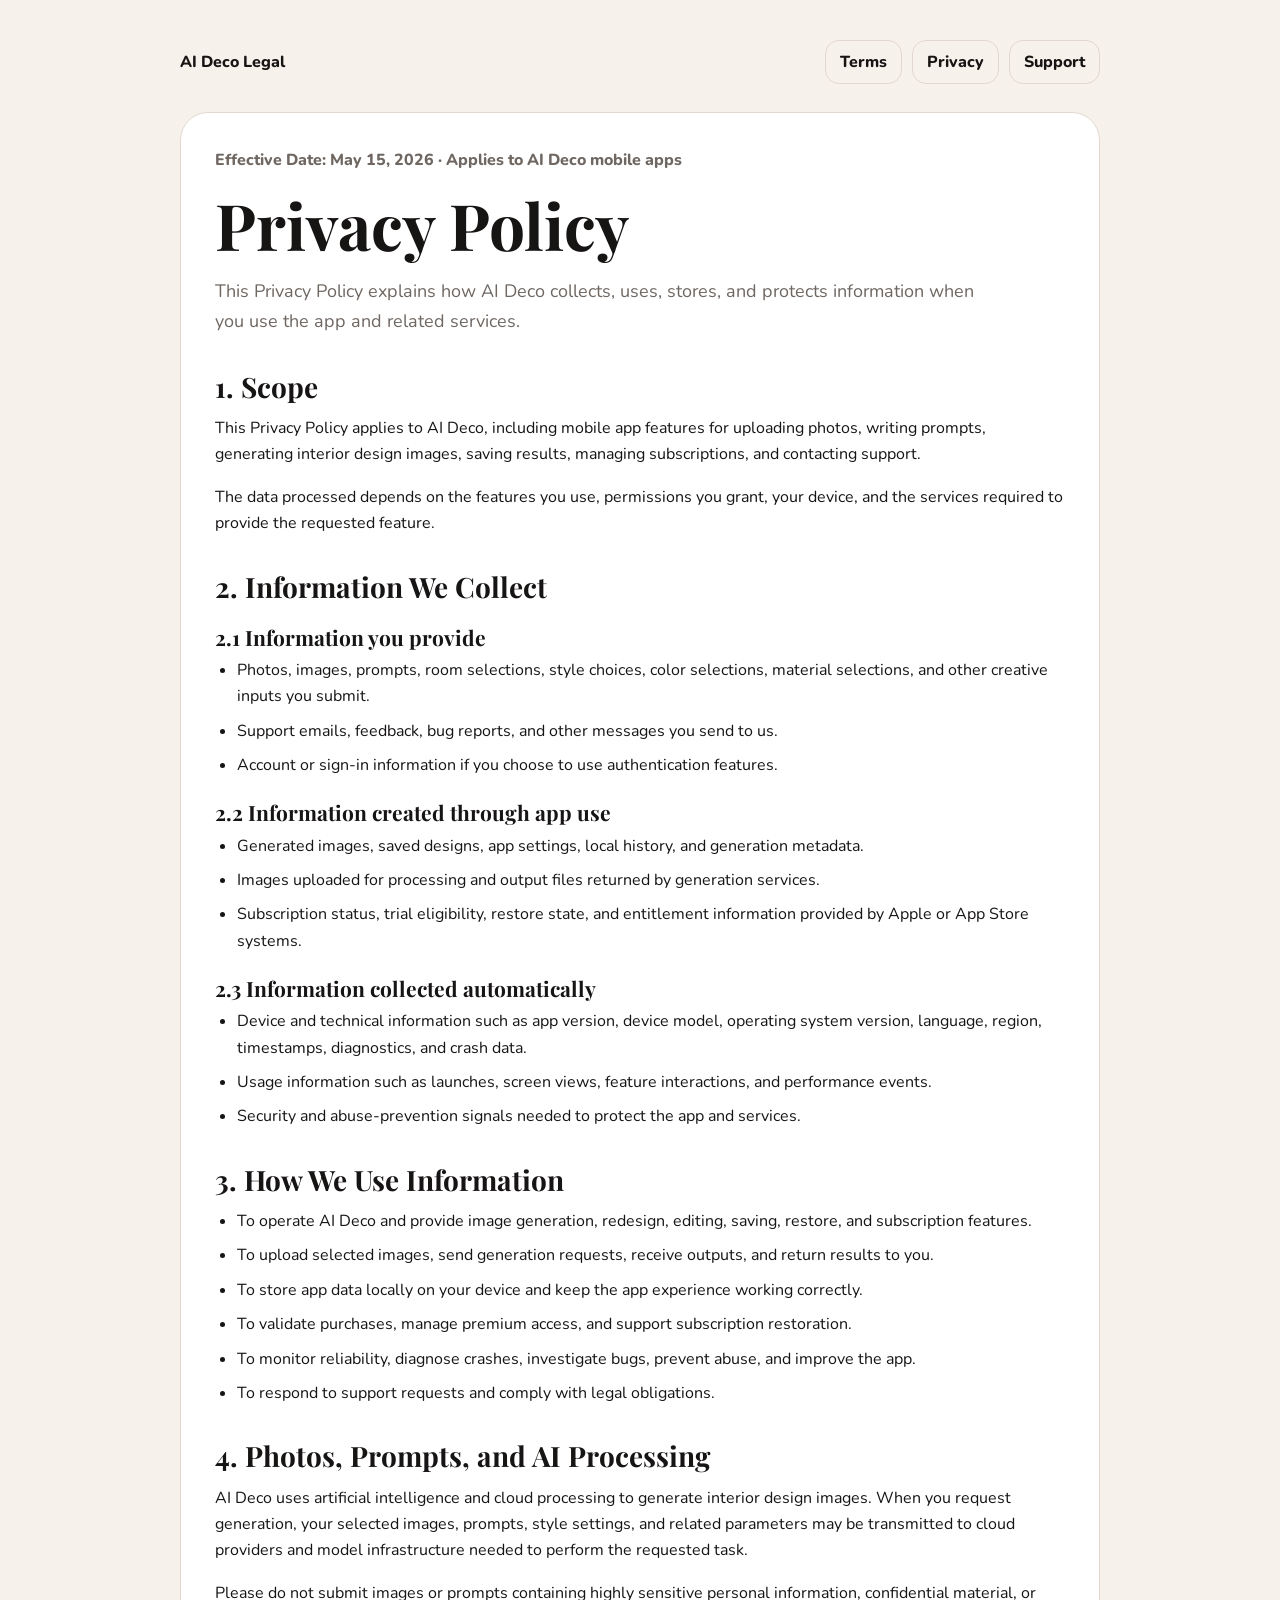
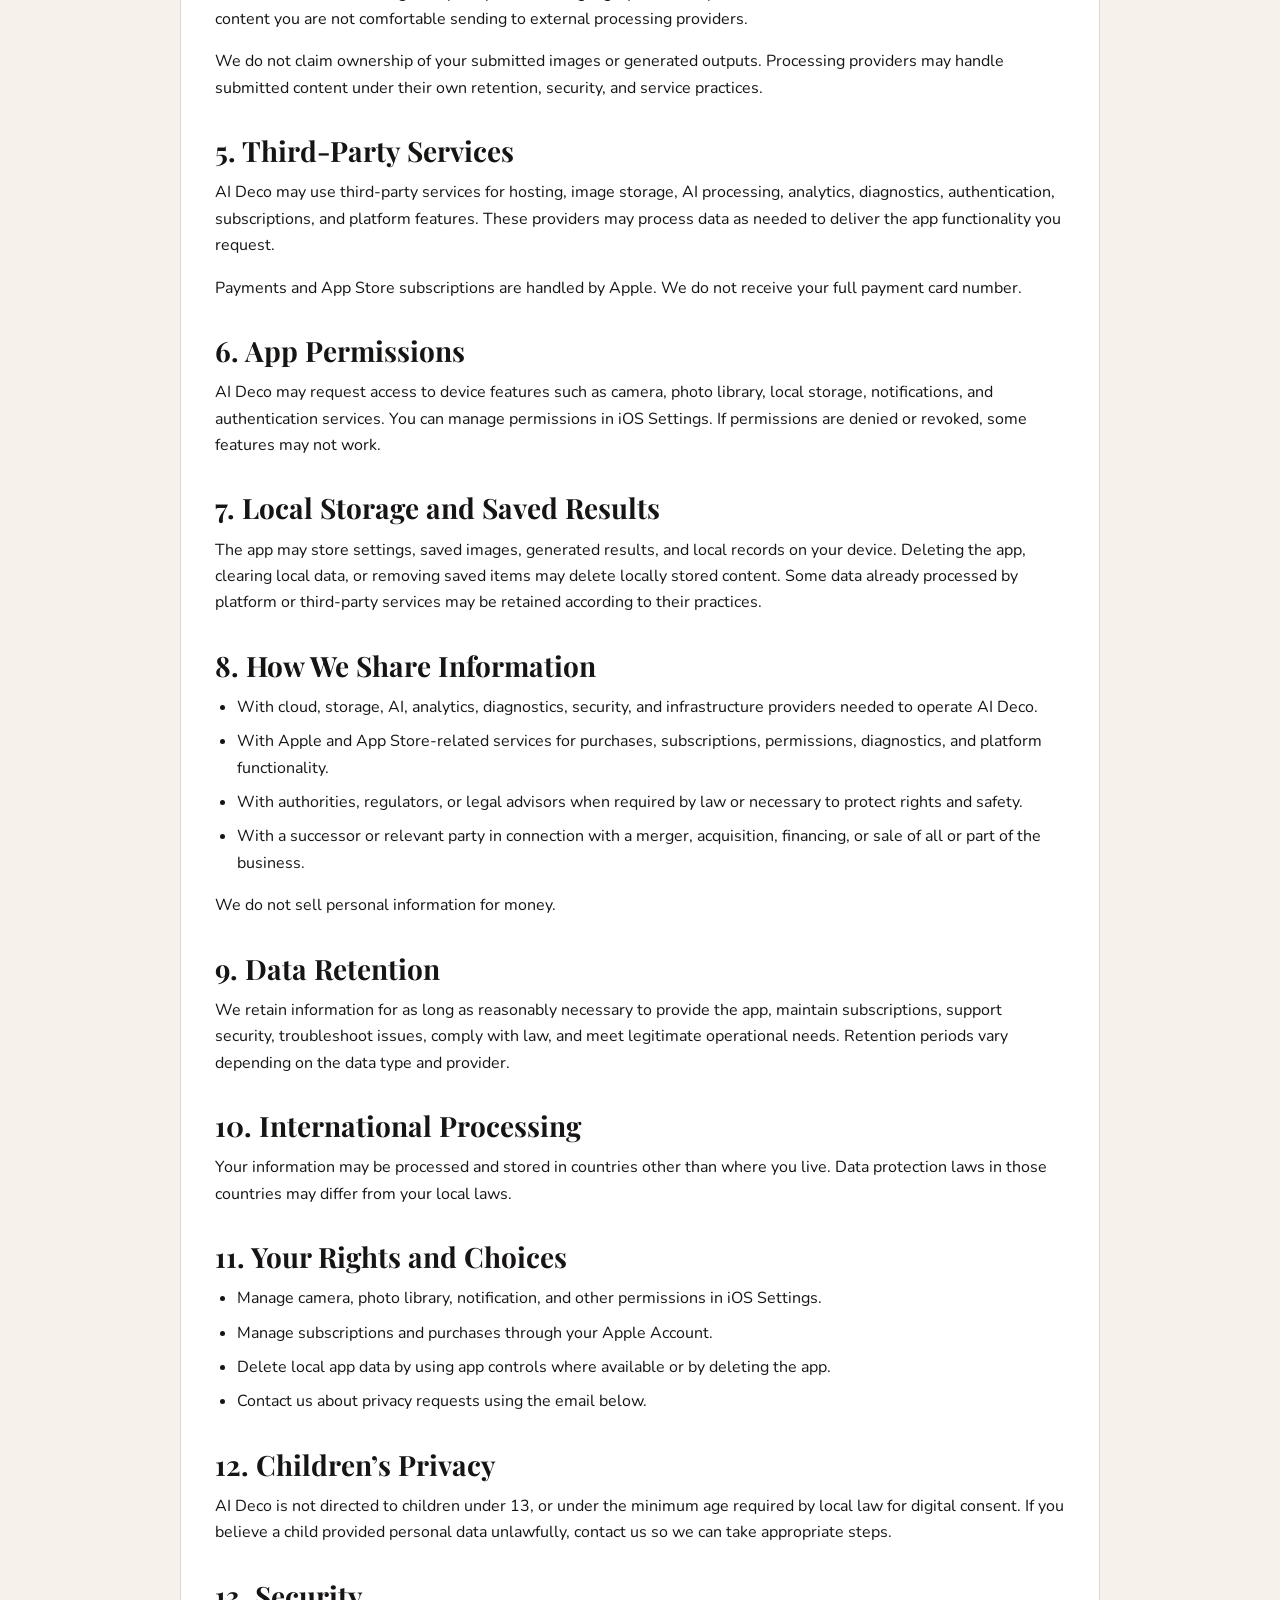
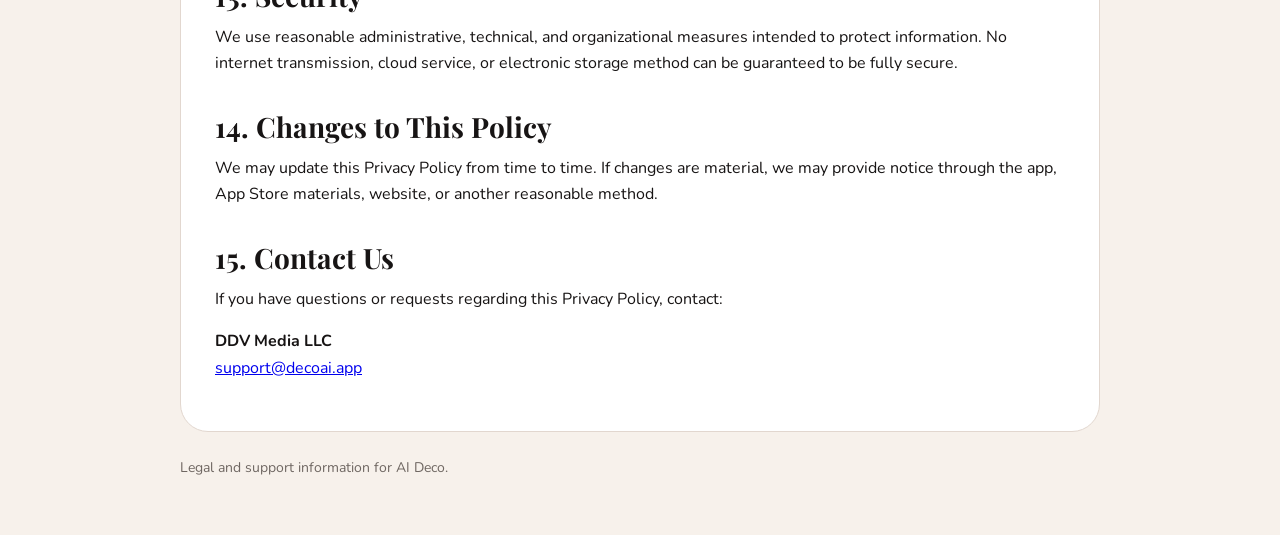
==== privacy.html @ 1066b06b "git" ====
<!doctype html>
<html lang="en">
<head>
    <meta charset="utf-8">
    <meta name="viewport" content="width=device-width, initial-scale=1">
    <title>Privacy Policy | AI Deco</title>
    <link rel="preconnect" href="https://fonts.googleapis.com">
    <link rel="preconnect" href="https://fonts.gstatic.com" crossorigin>
    <link href="https://fonts.googleapis.com/css2?family=Nunito:wght@400;700;800&family=Playfair+Display:wght@700&display=swap" rel="stylesheet">
    <link rel="stylesheet" href="styles.css">
</head>
<body>
    <main class="page">
        <header class="brand">
            <a href="index.html">AI Deco Legal</a>
            <nav class="nav" aria-label="Legal navigation">
                <a href="terms.html">Terms</a>
                <a href="privacy.html">Privacy</a>
                <a href="support.html">Support</a>
            </nav>
        </header>

        <article class="content">
            <p class="meta">Effective Date: May 15, 2026 · Applies to AI Deco mobile apps</p>
            <h1>Privacy Policy</h1>
            <p class="lead">This Privacy Policy explains how AI Deco collects, uses, stores, and protects information when you use the app and related services.</p>

            <h2>1. Scope</h2>
            <p>This Privacy Policy applies to AI Deco, including mobile app features for uploading photos, writing prompts, generating interior design images, saving results, managing subscriptions, and contacting support.</p>
            <p>The data processed depends on the features you use, permissions you grant, your device, and the services required to provide the requested feature.</p>

            <h2>2. Information We Collect</h2>
            <h3>2.1 Information you provide</h3>
            <ul>
                <li>Photos, images, prompts, room selections, style choices, color selections, material selections, and other creative inputs you submit.</li>
                <li>Support emails, feedback, bug reports, and other messages you send to us.</li>
                <li>Account or sign-in information if you choose to use authentication features.</li>
            </ul>

            <h3>2.2 Information created through app use</h3>
            <ul>
                <li>Generated images, saved designs, app settings, local history, and generation metadata.</li>
                <li>Images uploaded for processing and output files returned by generation services.</li>
                <li>Subscription status, trial eligibility, restore state, and entitlement information provided by Apple or App Store systems.</li>
            </ul>

            <h3>2.3 Information collected automatically</h3>
            <ul>
                <li>Device and technical information such as app version, device model, operating system version, language, region, timestamps, diagnostics, and crash data.</li>
                <li>Usage information such as launches, screen views, feature interactions, and performance events.</li>
                <li>Security and abuse-prevention signals needed to protect the app and services.</li>
            </ul>

            <h2>3. How We Use Information</h2>
            <ul>
                <li>To operate AI Deco and provide image generation, redesign, editing, saving, restore, and subscription features.</li>
                <li>To upload selected images, send generation requests, receive outputs, and return results to you.</li>
                <li>To store app data locally on your device and keep the app experience working correctly.</li>
                <li>To validate purchases, manage premium access, and support subscription restoration.</li>
                <li>To monitor reliability, diagnose crashes, investigate bugs, prevent abuse, and improve the app.</li>
                <li>To respond to support requests and comply with legal obligations.</li>
            </ul>

            <h2>4. Photos, Prompts, and AI Processing</h2>
            <p>AI Deco uses artificial intelligence and cloud processing to generate interior design images. When you request generation, your selected images, prompts, style settings, and related parameters may be transmitted to cloud providers and model infrastructure needed to perform the requested task.</p>
            <p>Please do not submit images or prompts containing highly sensitive personal information, confidential material, or content you are not comfortable sending to external processing providers.</p>
            <p>We do not claim ownership of your submitted images or generated outputs. Processing providers may handle submitted content under their own retention, security, and service practices.</p>

            <h2>5. Third-Party Services</h2>
            <p>AI Deco may use third-party services for hosting, image storage, AI processing, analytics, diagnostics, authentication, subscriptions, and platform features. These providers may process data as needed to deliver the app functionality you request.</p>
            <p>Payments and App Store subscriptions are handled by Apple. We do not receive your full payment card number.</p>

            <h2>6. App Permissions</h2>
            <p>AI Deco may request access to device features such as camera, photo library, local storage, notifications, and authentication services. You can manage permissions in iOS Settings. If permissions are denied or revoked, some features may not work.</p>

            <h2>7. Local Storage and Saved Results</h2>
            <p>The app may store settings, saved images, generated results, and local records on your device. Deleting the app, clearing local data, or removing saved items may delete locally stored content. Some data already processed by platform or third-party services may be retained according to their practices.</p>

            <h2>8. How We Share Information</h2>
            <ul>
                <li>With cloud, storage, AI, analytics, diagnostics, security, and infrastructure providers needed to operate AI Deco.</li>
                <li>With Apple and App Store-related services for purchases, subscriptions, permissions, diagnostics, and platform functionality.</li>
                <li>With authorities, regulators, or legal advisors when required by law or necessary to protect rights and safety.</li>
                <li>With a successor or relevant party in connection with a merger, acquisition, financing, or sale of all or part of the business.</li>
            </ul>
            <p>We do not sell personal information for money.</p>

            <h2>9. Data Retention</h2>
            <p>We retain information for as long as reasonably necessary to provide the app, maintain subscriptions, support security, troubleshoot issues, comply with law, and meet legitimate operational needs. Retention periods vary depending on the data type and provider.</p>

            <h2>10. International Processing</h2>
            <p>Your information may be processed and stored in countries other than where you live. Data protection laws in those countries may differ from your local laws.</p>

            <h2>11. Your Rights and Choices</h2>
            <ul>
                <li>Manage camera, photo library, notification, and other permissions in iOS Settings.</li>
                <li>Manage subscriptions and purchases through your Apple Account.</li>
                <li>Delete local app data by using app controls where available or by deleting the app.</li>
                <li>Contact us about privacy requests using the email below.</li>
            </ul>

            <h2>12. Children’s Privacy</h2>
            <p>AI Deco is not directed to children under 13, or under the minimum age required by local law for digital consent. If you believe a child provided personal data unlawfully, contact us so we can take appropriate steps.</p>

            <h2>13. Security</h2>
            <p>We use reasonable administrative, technical, and organizational measures intended to protect information. No internet transmission, cloud service, or electronic storage method can be guaranteed to be fully secure.</p>

            <h2>14. Changes to This Policy</h2>
            <p>We may update this Privacy Policy from time to time. If changes are material, we may provide notice through the app, App Store materials, website, or another reasonable method.</p>

            <h2>15. Contact Us</h2>
            <p>If you have questions or requests regarding this Privacy Policy, contact:</p>
            <p><strong>DDV Media LLC</strong><br><a href="mailto:support@decoai.app">support@decoai.app</a></p>
        </article>

        <footer>Legal and support information for AI Deco.</footer>
    </main>
</body>
</html>
---- styles.css ----
:root {
    color-scheme: light;
    --bg: #f7f1eb;
    --card: #ffffff;
    --text: #171414;
    --muted: #6f6762;
    --accent: #c00f0c;
    --border: #e2d7cf;
}

* {
    box-sizing: border-box;
}

body {
    margin: 0;
    background: var(--bg);
    color: var(--text);
    font-family: Nunito, -apple-system, BlinkMacSystemFont, "Segoe UI", sans-serif;
    line-height: 1.65;
}

.page {
    width: min(920px, calc(100% - 32px));
    margin: 0 auto;
    padding: 40px 0 56px;
}

.brand {
    display: flex;
    align-items: center;
    justify-content: space-between;
    gap: 16px;
    margin-bottom: 28px;
}

.brand a {
    color: var(--text);
    font-weight: 800;
    text-decoration: none;
}

.nav {
    display: flex;
    flex-wrap: wrap;
    gap: 10px;
}

.nav a,
.button {
    border: 1px solid var(--border);
    border-radius: 14px;
    color: var(--text);
    display: inline-flex;
    font-weight: 800;
    padding: 8px 14px;
    text-decoration: none;
}

.nav a:hover,
.button:hover {
    border-color: var(--accent);
    color: var(--accent);
}

.hero,
.content {
    background: var(--card);
    border: 1px solid var(--border);
    border-radius: 28px;
    padding: 34px;
}

.hero {
    margin-bottom: 18px;
}

h1,
h2,
h3 {
    font-family: "Playfair Display", Georgia, serif;
    line-height: 1.15;
}

h1 {
    font-size: clamp(36px, 7vw, 64px);
    margin: 0 0 16px;
}

h2 {
    font-size: 28px;
    margin: 34px 0 12px;
}

h3 {
    font-size: 21px;
    margin: 22px 0 8px;
}

p,
ul {
    margin: 0 0 16px;
}

ul {
    padding-left: 22px;
}

li {
    margin-bottom: 8px;
}

.meta {
    color: var(--muted);
    font-weight: 800;
    margin-bottom: 14px;
}

.lead {
    color: var(--muted);
    font-size: 18px;
    max-width: 760px;
}

.cards {
    display: grid;
    gap: 14px;
    grid-template-columns: repeat(auto-fit, minmax(210px, 1fr));
}

.card {
    background: var(--card);
    border: 1px solid var(--border);
    border-radius: 20px;
    padding: 22px;
}

.card h2 {
    font-size: 24px;
    margin-top: 0;
}

.accent {
    color: var(--accent);
}

footer {
    color: var(--muted);
    font-size: 14px;
    margin-top: 24px;
}

@media (max-width: 640px) {
    .brand {
        align-items: flex-start;
        flex-direction: column;
    }

    .hero,
    .content {
        border-radius: 22px;
        padding: 24px;
    }
}
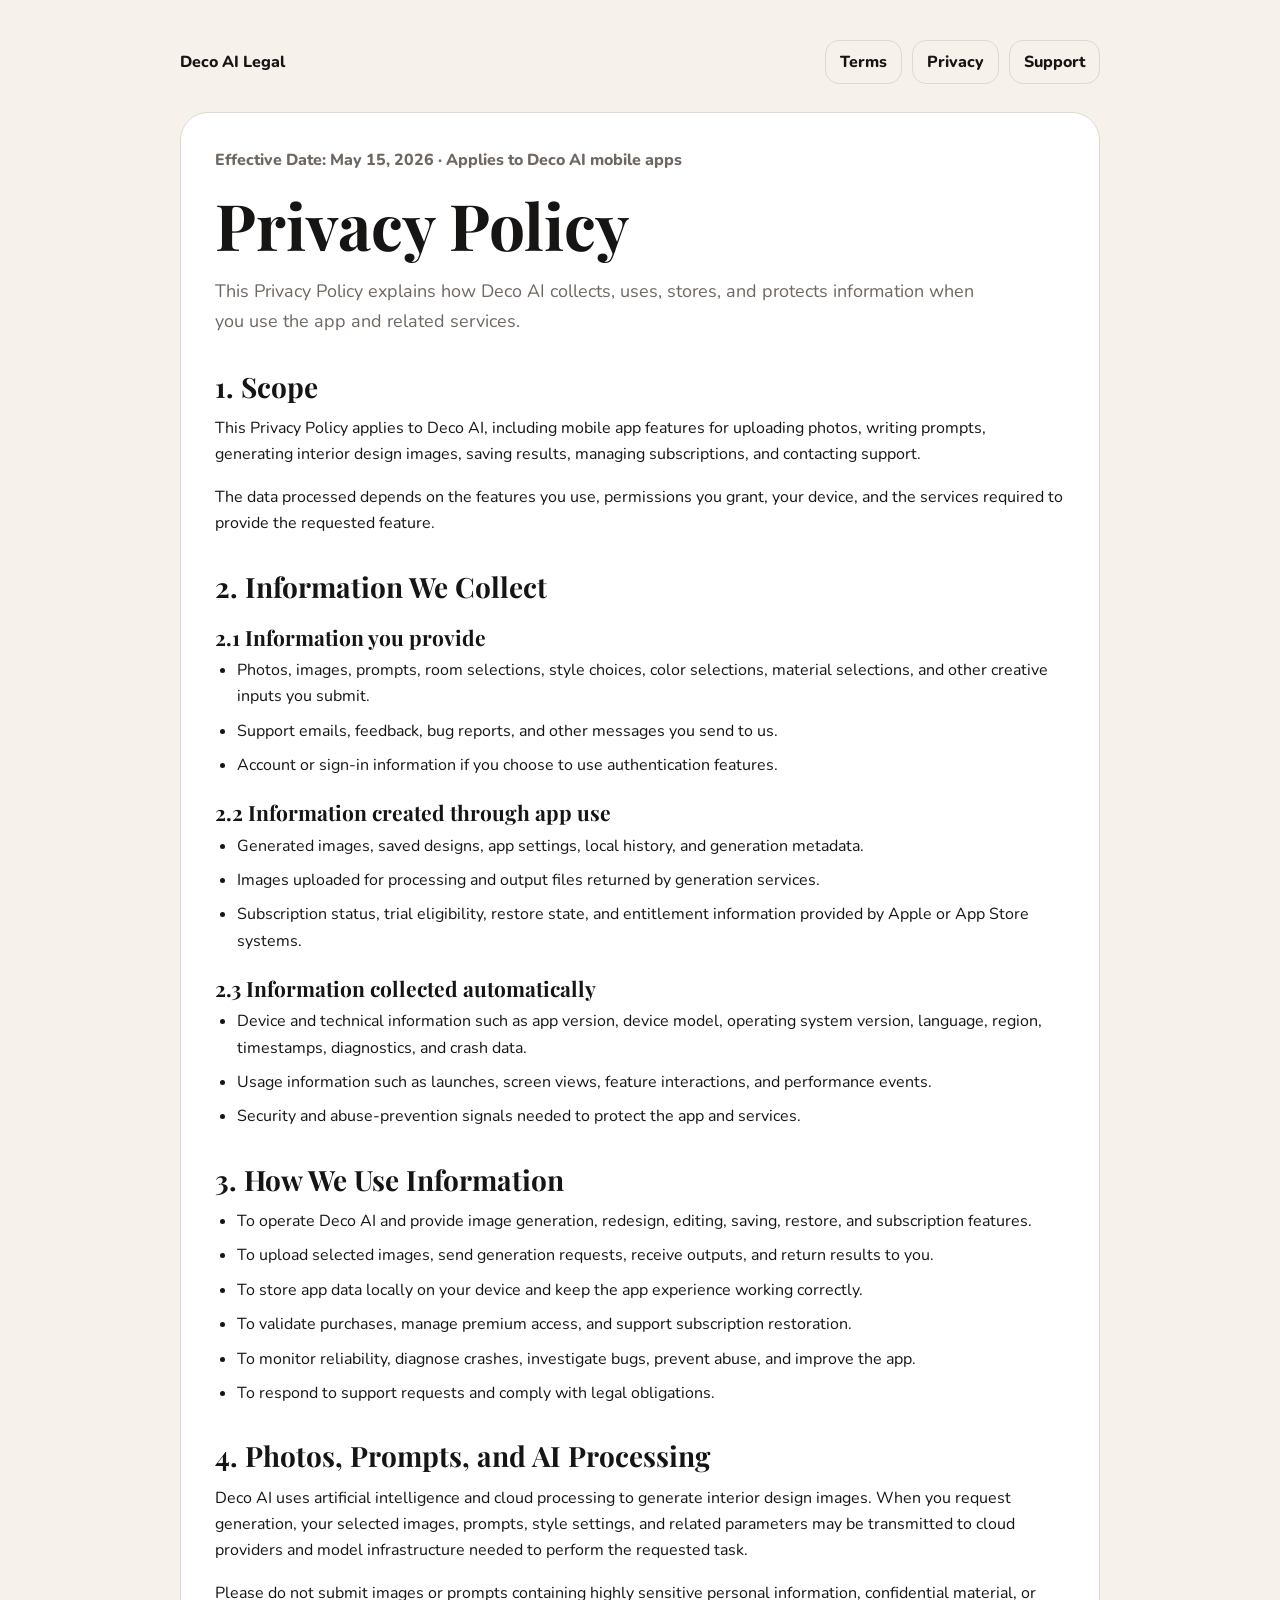
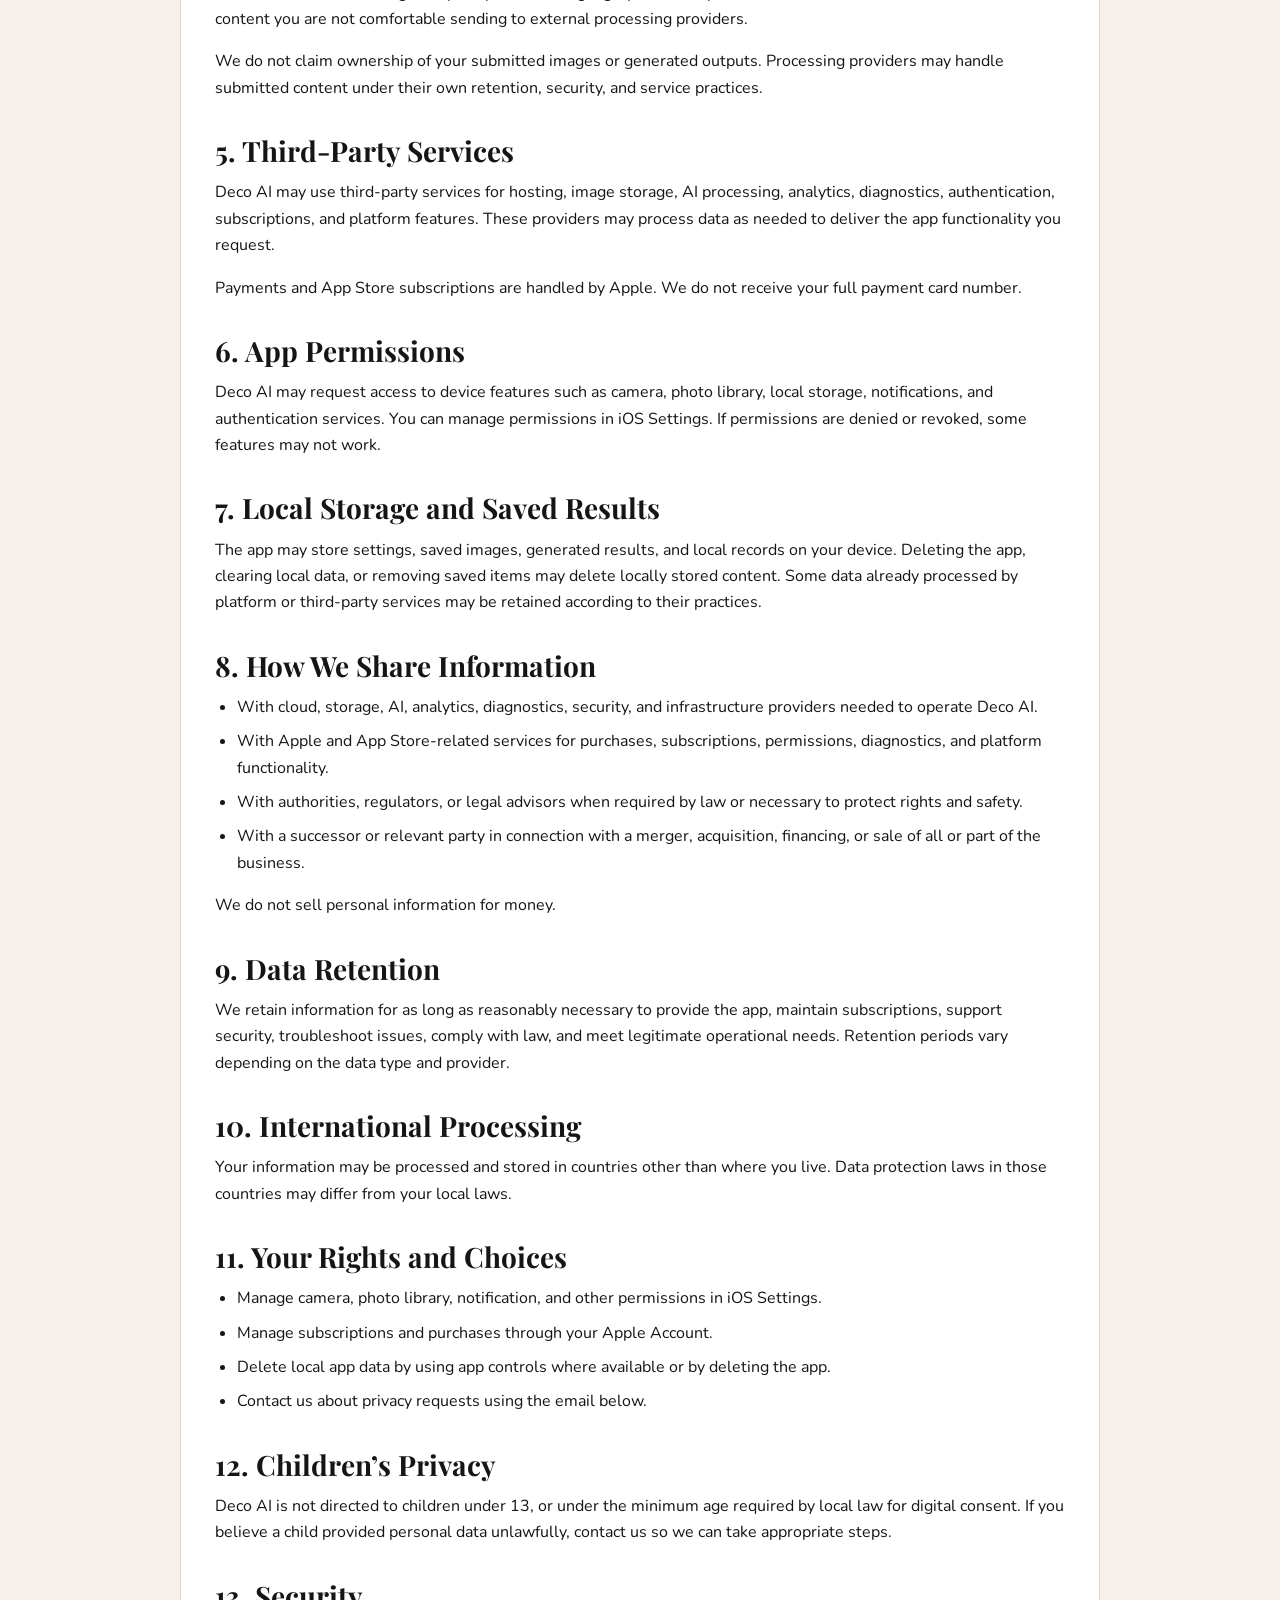
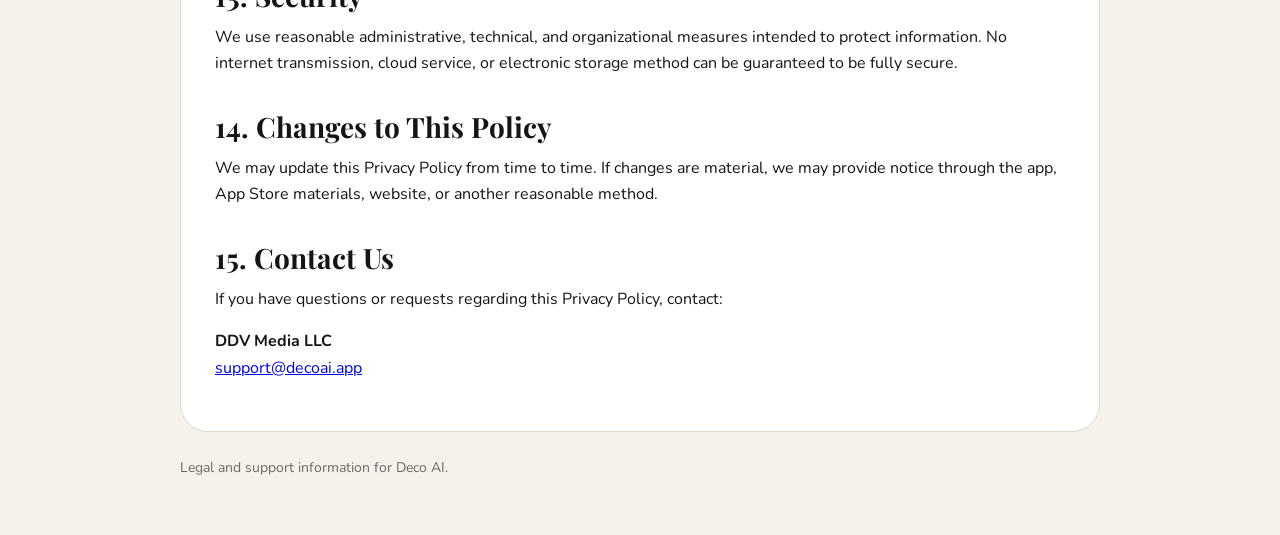
==== commit 6226d35b: "Restore legal pages" ====
--- a/privacy.html
+++ b/privacy.html
@@ -3,7 +3,7 @@
 <head>
     <meta charset="utf-8">
     <meta name="viewport" content="width=device-width, initial-scale=1">
-    <title>Privacy Policy | AI Deco</title>
+    <title>Privacy Policy | Deco AI</title>
     <link rel="preconnect" href="https://fonts.googleapis.com">
     <link rel="preconnect" href="https://fonts.gstatic.com" crossorigin>
     <link href="https://fonts.googleapis.com/css2?family=Nunito:wght@400;700;800&family=Playfair+Display:wght@700&display=swap" rel="stylesheet">
@@ -12,7 +12,7 @@
 <body>
     <main class="page">
         <header class="brand">
-            <a href="index.html">AI Deco Legal</a>
+            <a href="index.html">Deco AI Legal</a>
             <nav class="nav" aria-label="Legal navigation">
                 <a href="terms.html">Terms</a>
                 <a href="privacy.html">Privacy</a>
@@ -21,12 +21,12 @@
         </header>
 
         <article class="content">
-            <p class="meta">Effective Date: May 15, 2026 · Applies to AI Deco mobile apps</p>
+            <p class="meta">Effective Date: May 15, 2026 · Applies to Deco AI mobile apps</p>
             <h1>Privacy Policy</h1>
-            <p class="lead">This Privacy Policy explains how AI Deco collects, uses, stores, and protects information when you use the app and related services.</p>
+            <p class="lead">This Privacy Policy explains how Deco AI collects, uses, stores, and protects information when you use the app and related services.</p>
 
             <h2>1. Scope</h2>
-            <p>This Privacy Policy applies to AI Deco, including mobile app features for uploading photos, writing prompts, generating interior design images, saving results, managing subscriptions, and contacting support.</p>
+            <p>This Privacy Policy applies to Deco AI, including mobile app features for uploading photos, writing prompts, generating interior design images, saving results, managing subscriptions, and contacting support.</p>
             <p>The data processed depends on the features you use, permissions you grant, your device, and the services required to provide the requested feature.</p>
 
             <h2>2. Information We Collect</h2>
@@ -53,7 +53,7 @@
 
             <h2>3. How We Use Information</h2>
             <ul>
-                <li>To operate AI Deco and provide image generation, redesign, editing, saving, restore, and subscription features.</li>
+                <li>To operate Deco AI and provide image generation, redesign, editing, saving, restore, and subscription features.</li>
                 <li>To upload selected images, send generation requests, receive outputs, and return results to you.</li>
                 <li>To store app data locally on your device and keep the app experience working correctly.</li>
                 <li>To validate purchases, manage premium access, and support subscription restoration.</li>
@@ -62,23 +62,23 @@
             </ul>
 
             <h2>4. Photos, Prompts, and AI Processing</h2>
-            <p>AI Deco uses artificial intelligence and cloud processing to generate interior design images. When you request generation, your selected images, prompts, style settings, and related parameters may be transmitted to cloud providers and model infrastructure needed to perform the requested task.</p>
+            <p>Deco AI uses artificial intelligence and cloud processing to generate interior design images. When you request generation, your selected images, prompts, style settings, and related parameters may be transmitted to cloud providers and model infrastructure needed to perform the requested task.</p>
             <p>Please do not submit images or prompts containing highly sensitive personal information, confidential material, or content you are not comfortable sending to external processing providers.</p>
             <p>We do not claim ownership of your submitted images or generated outputs. Processing providers may handle submitted content under their own retention, security, and service practices.</p>
 
             <h2>5. Third-Party Services</h2>
-            <p>AI Deco may use third-party services for hosting, image storage, AI processing, analytics, diagnostics, authentication, subscriptions, and platform features. These providers may process data as needed to deliver the app functionality you request.</p>
+            <p>Deco AI may use third-party services for hosting, image storage, AI processing, analytics, diagnostics, authentication, subscriptions, and platform features. These providers may process data as needed to deliver the app functionality you request.</p>
             <p>Payments and App Store subscriptions are handled by Apple. We do not receive your full payment card number.</p>
 
             <h2>6. App Permissions</h2>
-            <p>AI Deco may request access to device features such as camera, photo library, local storage, notifications, and authentication services. You can manage permissions in iOS Settings. If permissions are denied or revoked, some features may not work.</p>
+            <p>Deco AI may request access to device features such as camera, photo library, local storage, notifications, and authentication services. You can manage permissions in iOS Settings. If permissions are denied or revoked, some features may not work.</p>
 
             <h2>7. Local Storage and Saved Results</h2>
             <p>The app may store settings, saved images, generated results, and local records on your device. Deleting the app, clearing local data, or removing saved items may delete locally stored content. Some data already processed by platform or third-party services may be retained according to their practices.</p>
 
             <h2>8. How We Share Information</h2>
             <ul>
-                <li>With cloud, storage, AI, analytics, diagnostics, security, and infrastructure providers needed to operate AI Deco.</li>
+                <li>With cloud, storage, AI, analytics, diagnostics, security, and infrastructure providers needed to operate Deco AI.</li>
                 <li>With Apple and App Store-related services for purchases, subscriptions, permissions, diagnostics, and platform functionality.</li>
                 <li>With authorities, regulators, or legal advisors when required by law or necessary to protect rights and safety.</li>
                 <li>With a successor or relevant party in connection with a merger, acquisition, financing, or sale of all or part of the business.</li>
@@ -100,7 +100,7 @@
             </ul>
 
             <h2>12. Children’s Privacy</h2>
-            <p>AI Deco is not directed to children under 13, or under the minimum age required by local law for digital consent. If you believe a child provided personal data unlawfully, contact us so we can take appropriate steps.</p>
+            <p>Deco AI is not directed to children under 13, or under the minimum age required by local law for digital consent. If you believe a child provided personal data unlawfully, contact us so we can take appropriate steps.</p>
 
             <h2>13. Security</h2>
             <p>We use reasonable administrative, technical, and organizational measures intended to protect information. No internet transmission, cloud service, or electronic storage method can be guaranteed to be fully secure.</p>
@@ -113,7 +113,7 @@
             <p><strong>DDV Media LLC</strong><br><a href="mailto:support@decoai.app">support@decoai.app</a></p>
         </article>
 
-        <footer>Legal and support information for AI Deco.</footer>
+        <footer>Legal and support information for Deco AI.</footer>
     </main>
 </body>
 </html>
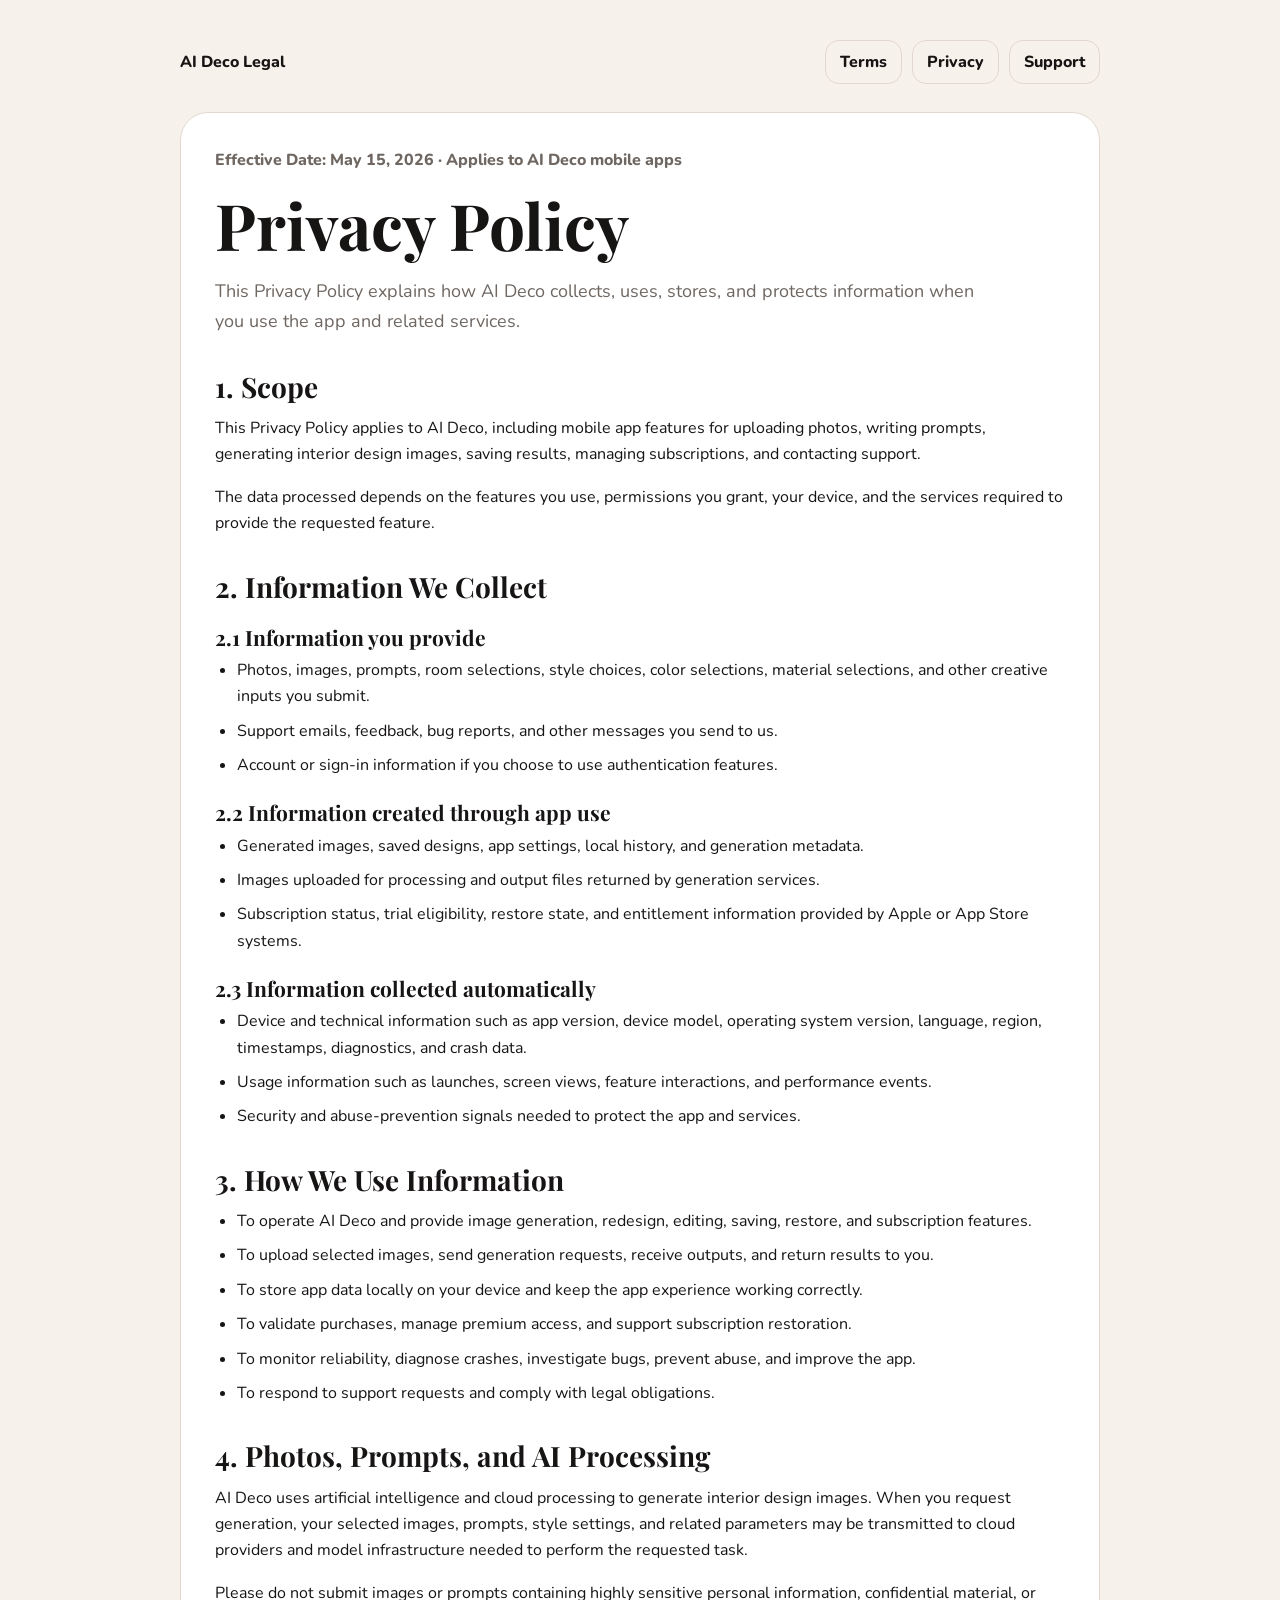
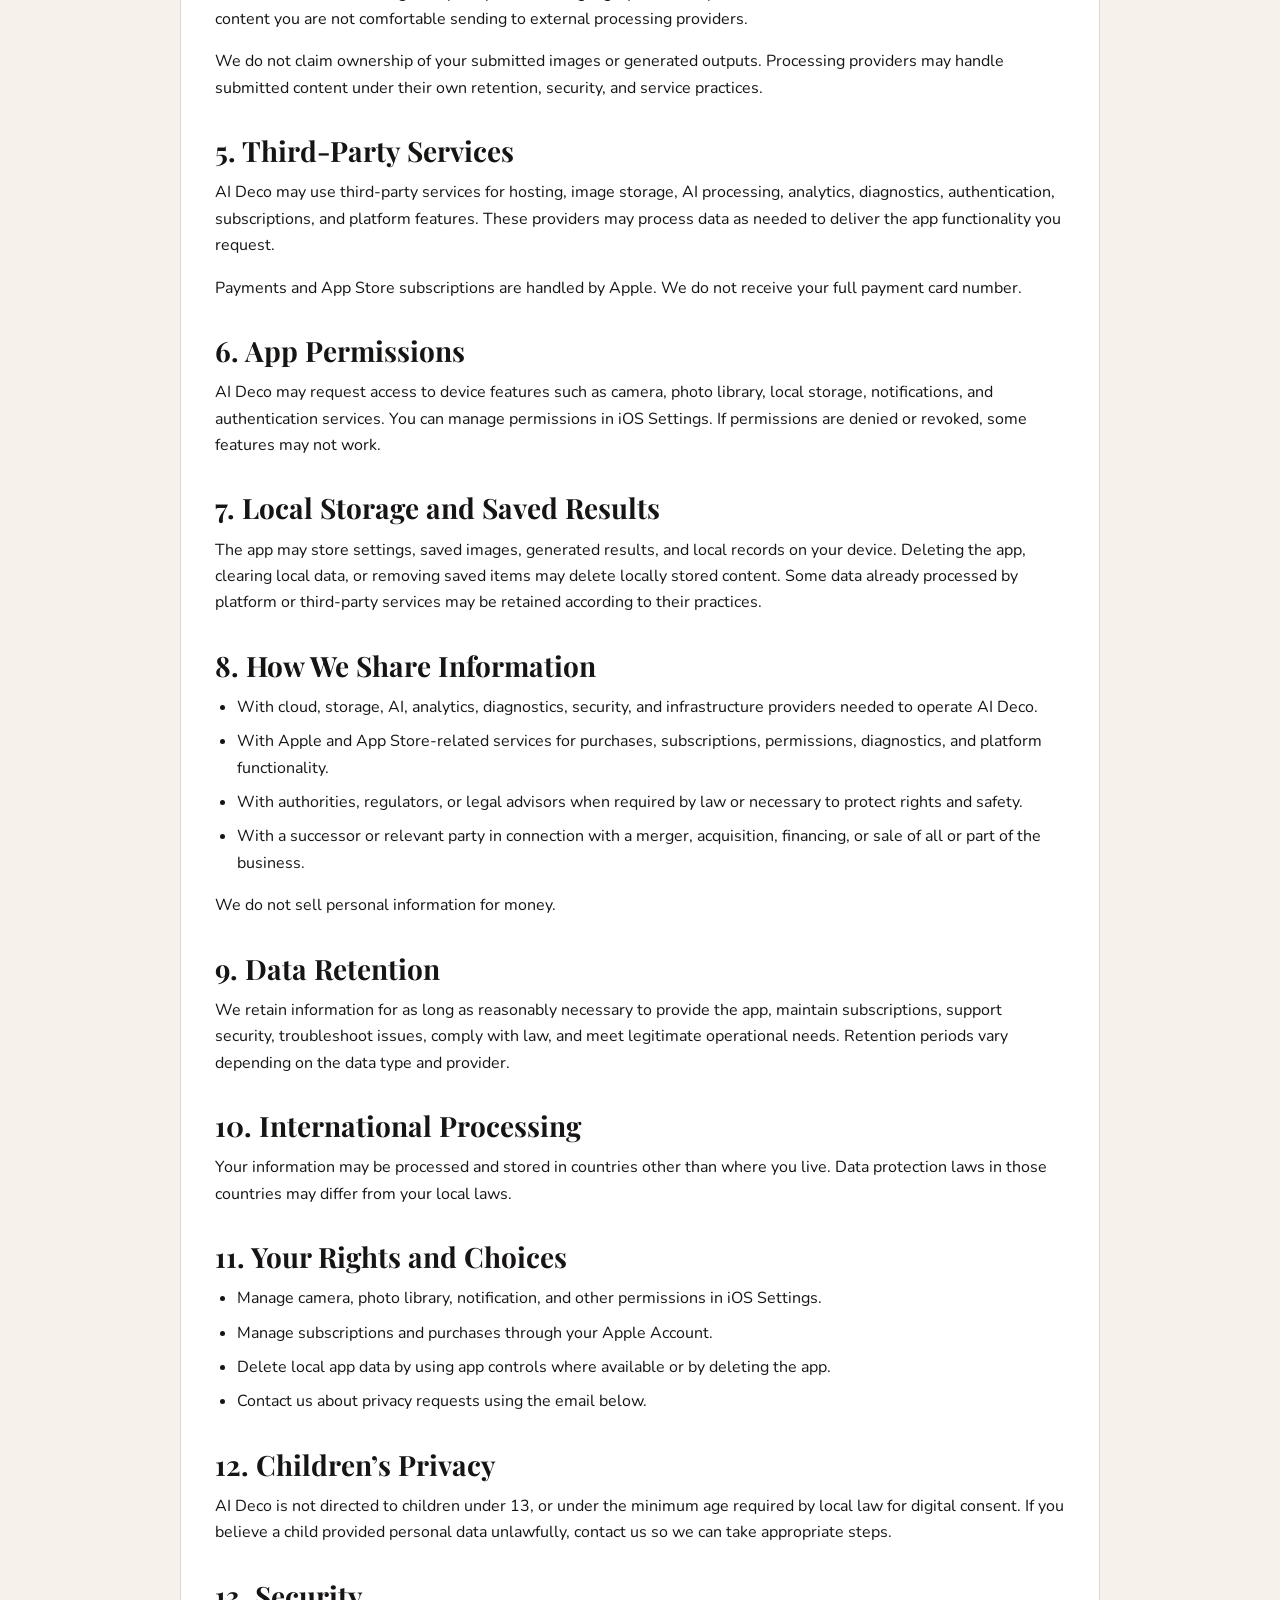
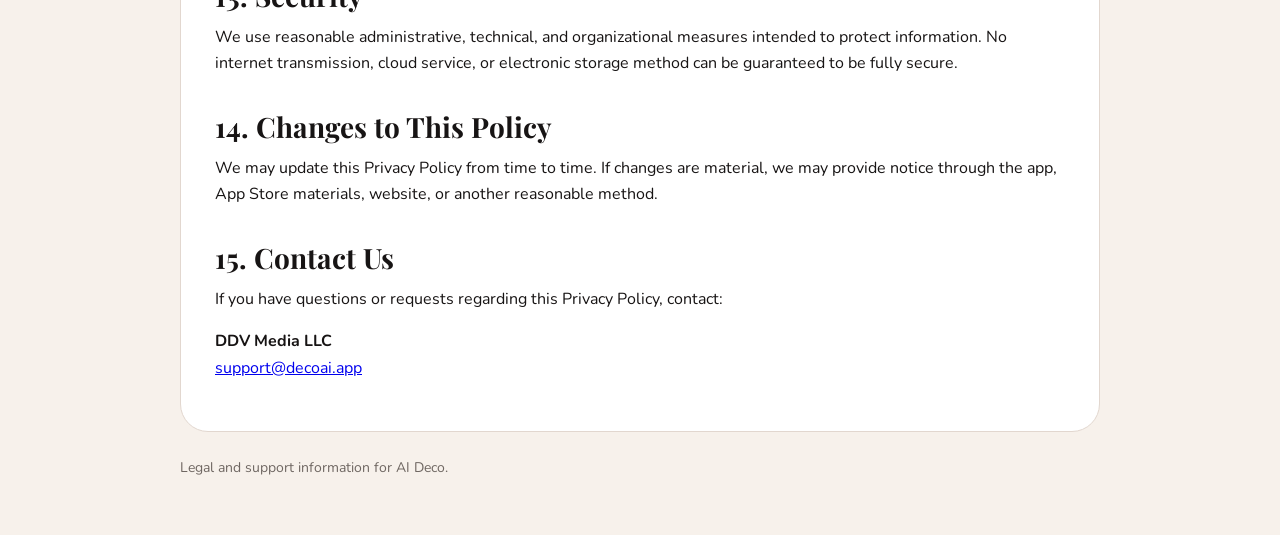
==== commit 08e1597b: "Rename app in legal pages to AI Deco" ====
--- a/privacy.html
+++ b/privacy.html
@@ -3,7 +3,7 @@
 <head>
     <meta charset="utf-8">
     <meta name="viewport" content="width=device-width, initial-scale=1">
-    <title>Privacy Policy | Deco AI</title>
+    <title>Privacy Policy | AI Deco</title>
     <link rel="preconnect" href="https://fonts.googleapis.com">
     <link rel="preconnect" href="https://fonts.gstatic.com" crossorigin>
     <link href="https://fonts.googleapis.com/css2?family=Nunito:wght@400;700;800&family=Playfair+Display:wght@700&display=swap" rel="stylesheet">
@@ -12,7 +12,7 @@
 <body>
     <main class="page">
         <header class="brand">
-            <a href="index.html">Deco AI Legal</a>
+            <a href="index.html">AI Deco Legal</a>
             <nav class="nav" aria-label="Legal navigation">
                 <a href="terms.html">Terms</a>
                 <a href="privacy.html">Privacy</a>
@@ -21,12 +21,12 @@
         </header>
 
         <article class="content">
-            <p class="meta">Effective Date: May 15, 2026 · Applies to Deco AI mobile apps</p>
+            <p class="meta">Effective Date: May 15, 2026 · Applies to AI Deco mobile apps</p>
             <h1>Privacy Policy</h1>
-            <p class="lead">This Privacy Policy explains how Deco AI collects, uses, stores, and protects information when you use the app and related services.</p>
+            <p class="lead">This Privacy Policy explains how AI Deco collects, uses, stores, and protects information when you use the app and related services.</p>
 
             <h2>1. Scope</h2>
-            <p>This Privacy Policy applies to Deco AI, including mobile app features for uploading photos, writing prompts, generating interior design images, saving results, managing subscriptions, and contacting support.</p>
+            <p>This Privacy Policy applies to AI Deco, including mobile app features for uploading photos, writing prompts, generating interior design images, saving results, managing subscriptions, and contacting support.</p>
             <p>The data processed depends on the features you use, permissions you grant, your device, and the services required to provide the requested feature.</p>
 
             <h2>2. Information We Collect</h2>
@@ -53,7 +53,7 @@
 
             <h2>3. How We Use Information</h2>
             <ul>
-                <li>To operate Deco AI and provide image generation, redesign, editing, saving, restore, and subscription features.</li>
+                <li>To operate AI Deco and provide image generation, redesign, editing, saving, restore, and subscription features.</li>
                 <li>To upload selected images, send generation requests, receive outputs, and return results to you.</li>
                 <li>To store app data locally on your device and keep the app experience working correctly.</li>
                 <li>To validate purchases, manage premium access, and support subscription restoration.</li>
@@ -62,23 +62,23 @@
             </ul>
 
             <h2>4. Photos, Prompts, and AI Processing</h2>
-            <p>Deco AI uses artificial intelligence and cloud processing to generate interior design images. When you request generation, your selected images, prompts, style settings, and related parameters may be transmitted to cloud providers and model infrastructure needed to perform the requested task.</p>
+            <p>AI Deco uses artificial intelligence and cloud processing to generate interior design images. When you request generation, your selected images, prompts, style settings, and related parameters may be transmitted to cloud providers and model infrastructure needed to perform the requested task.</p>
             <p>Please do not submit images or prompts containing highly sensitive personal information, confidential material, or content you are not comfortable sending to external processing providers.</p>
             <p>We do not claim ownership of your submitted images or generated outputs. Processing providers may handle submitted content under their own retention, security, and service practices.</p>
 
             <h2>5. Third-Party Services</h2>
-            <p>Deco AI may use third-party services for hosting, image storage, AI processing, analytics, diagnostics, authentication, subscriptions, and platform features. These providers may process data as needed to deliver the app functionality you request.</p>
+            <p>AI Deco may use third-party services for hosting, image storage, AI processing, analytics, diagnostics, authentication, subscriptions, and platform features. These providers may process data as needed to deliver the app functionality you request.</p>
             <p>Payments and App Store subscriptions are handled by Apple. We do not receive your full payment card number.</p>
 
             <h2>6. App Permissions</h2>
-            <p>Deco AI may request access to device features such as camera, photo library, local storage, notifications, and authentication services. You can manage permissions in iOS Settings. If permissions are denied or revoked, some features may not work.</p>
+            <p>AI Deco may request access to device features such as camera, photo library, local storage, notifications, and authentication services. You can manage permissions in iOS Settings. If permissions are denied or revoked, some features may not work.</p>
 
             <h2>7. Local Storage and Saved Results</h2>
             <p>The app may store settings, saved images, generated results, and local records on your device. Deleting the app, clearing local data, or removing saved items may delete locally stored content. Some data already processed by platform or third-party services may be retained according to their practices.</p>
 
             <h2>8. How We Share Information</h2>
             <ul>
-                <li>With cloud, storage, AI, analytics, diagnostics, security, and infrastructure providers needed to operate Deco AI.</li>
+                <li>With cloud, storage, AI, analytics, diagnostics, security, and infrastructure providers needed to operate AI Deco.</li>
                 <li>With Apple and App Store-related services for purchases, subscriptions, permissions, diagnostics, and platform functionality.</li>
                 <li>With authorities, regulators, or legal advisors when required by law or necessary to protect rights and safety.</li>
                 <li>With a successor or relevant party in connection with a merger, acquisition, financing, or sale of all or part of the business.</li>
@@ -100,7 +100,7 @@
             </ul>
 
             <h2>12. Children’s Privacy</h2>
-            <p>Deco AI is not directed to children under 13, or under the minimum age required by local law for digital consent. If you believe a child provided personal data unlawfully, contact us so we can take appropriate steps.</p>
+            <p>AI Deco is not directed to children under 13, or under the minimum age required by local law for digital consent. If you believe a child provided personal data unlawfully, contact us so we can take appropriate steps.</p>
 
             <h2>13. Security</h2>
             <p>We use reasonable administrative, technical, and organizational measures intended to protect information. No internet transmission, cloud service, or electronic storage method can be guaranteed to be fully secure.</p>
@@ -113,7 +113,7 @@
             <p><strong>DDV Media LLC</strong><br><a href="mailto:support@decoai.app">support@decoai.app</a></p>
         </article>
 
-        <footer>Legal and support information for Deco AI.</footer>
+        <footer>Legal and support information for AI Deco.</footer>
     </main>
 </body>
 </html>
